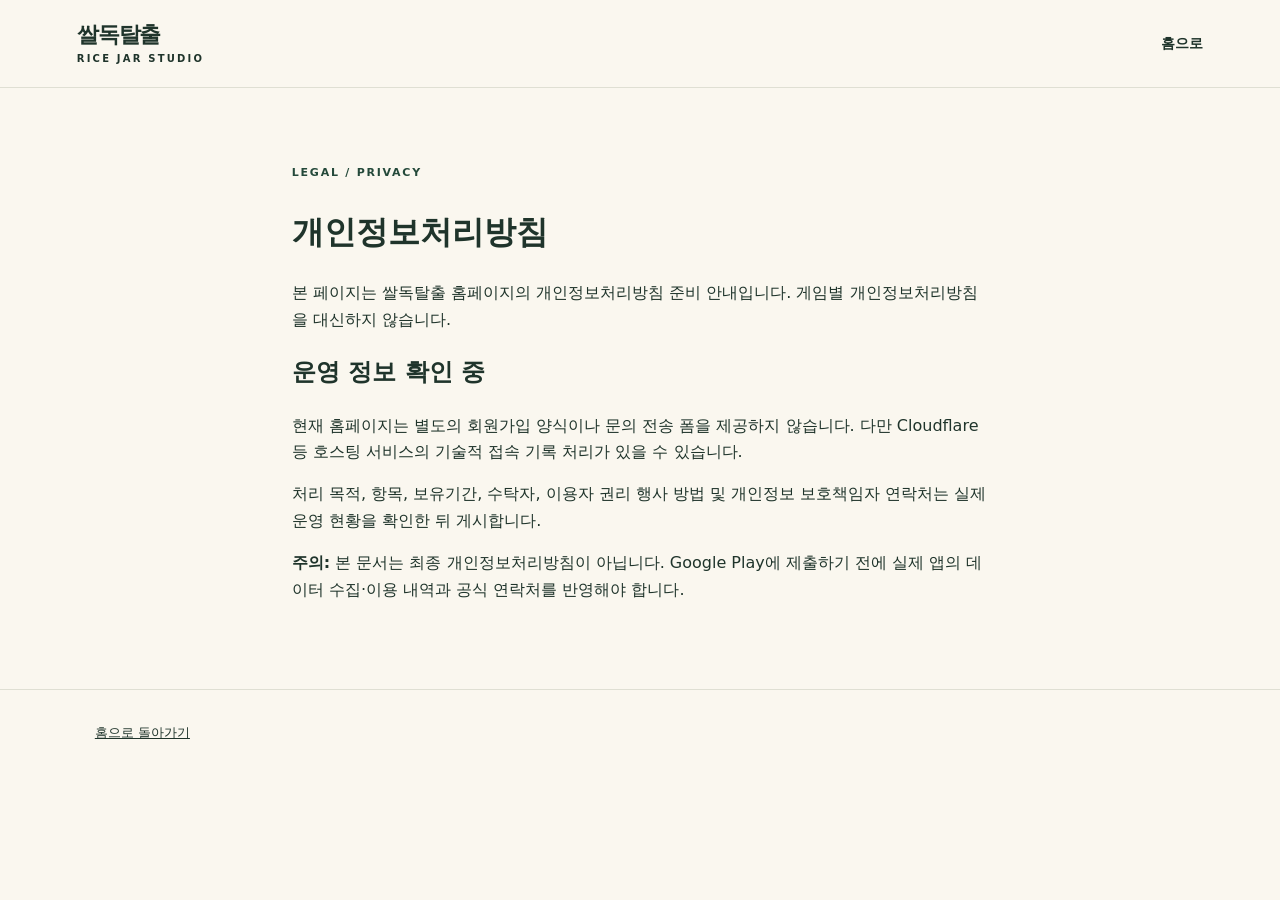
==== public/privacy.html @ 4b745d7c "Prepare privacy.html as Worker static asset" ====
<!doctype html><html lang="ko"><head><meta charset="utf-8"><meta name="viewport" content="width=device-width, initial-scale=1"><title>개인정보처리방침 | 쌀독탈출</title><link rel="stylesheet" href="/styles.css"></head><body><header><a class="logo" href="/">쌀독탈출<small>RICE JAR STUDIO</small></a><nav><a href="/">홈으로</a></nav></header><main class="block" style="max-width:850px;margin:auto;padding:70px 6vw"><span class="tag">LEGAL / PRIVACY</span><h1>개인정보처리방침</h1><p>본 페이지는 쌀독탈출 홈페이지의 개인정보처리방침 준비 안내입니다. 게임별 개인정보처리방침을 대신하지 않습니다.</p><h2>운영 정보 확인 중</h2><p>현재 홈페이지는 별도의 회원가입 양식이나 문의 전송 폼을 제공하지 않습니다. 다만 Cloudflare 등 호스팅 서비스의 기술적 접속 기록 처리가 있을 수 있습니다.</p><p>처리 목적, 항목, 보유기간, 수탁자, 이용자 권리 행사 방법 및 개인정보 보호책임자 연락처는 실제 운영 현황을 확인한 뒤 게시합니다.</p><p><strong>주의:</strong> 본 문서는 최종 개인정보처리방침이 아닙니다. Google Play에 제출하기 전에 실제 앱의 데이터 수집·이용 내역과 공식 연락처를 반영해야 합니다.</p></main><footer><a href="/">홈으로 돌아가기</a></footer></body></html>
---- styles.css ----
:root{--ink:#1f342b;--green:#24493a;--cream:#faf7ef;--muted:#65746a;--line:#dfdfd3;--orange:#ffcf91}*{box-sizing:border-box}html{scroll-behavior:smooth}body{margin:0;background:var(--cream);color:var(--ink);font-family:system-ui,-apple-system,"Noto Sans KR",sans-serif;line-height:1.65}a{color:inherit}header{display:flex;align-items:center;justify-content:space-between;padding:22px max(6vw,24px);border-bottom:1px solid var(--line)}.logo{text-decoration:none;font-size:22px;font-weight:850;line-height:1.2;letter-spacing:-.05em}.logo small{display:block;font-size:10px;letter-spacing:.22em;font-weight:650;margin-top:5px}nav{display:flex;gap:30px}nav a{text-decoration:none;font-size:14px;font-weight:650}.tag{display:inline-block;font-weight:700;letter-spacing:.16em;font-size:11px;color:var(--green)}.hero{min-height:630px;display:grid;grid-template-columns:1.1fr .9fr;align-items:center;gap:40px;max-width:1300px;margin:auto;padding:80px 6vw}.hero h1{font-size:clamp(42px,6vw,88px);letter-spacing:-.075em;line-height:1.15;margin:18px 0 28px;font-weight:850}.hero h1 em{font-style:normal;color:#71957a}.hero p{font-size:17px;max-width:480px;color:var(--muted)}.btn{display:inline-block;background:var(--green);color:white;text-decoration:none;border-radius:50px;padding:14px 25px;margin-top:22px;font-weight:700}.graphic{min-height:430px;border-radius:46% 54% 51% 49%;background:#e9e8d5;display:grid;place-items:center;position:relative;overflow:hidden}.graphic:before,.graphic:after{content:"";position:absolute;border:2px solid #c9d5b9;border-radius:50%;width:90%;height:80%;transform:rotate(28deg)}.graphic:after{width:105%;height:65%;transform:rotate(-37deg)}.jar{z-index:1;font-size:170px;filter:drop-shadow(0 24px 18px #233c2a25);transform:rotate(-12deg)}.spark{position:absolute;right:17%;top:19%;font-size:52px;color:#f4a45a}section.block{padding:85px 6vw;max-width:1400px;margin:auto}.heading{display:flex;justify-content:space-between;gap:30px;align-items:end;margin-bottom:35px}.heading h2,.about h2,.contact h2{font-size:clamp(32px,4vw,55px);letter-spacing:-.06em;line-height:1.22;margin:12px 0}.heading p{color:var(--muted)}.cards{display:grid;grid-template-columns:repeat(3,1fr);gap:20px}.card{background:white;border:1px solid var(--line);border-radius:25px;overflow:hidden}.art{height:265px;display:grid;place-items:center;font-size:98px;position:relative}.forge .art{background:#e5def6}.grape .art{background:#e1eada}.tree .art{background:#dcecf0}.art span{filter:drop-shadow(0 13px 6px #0001)}.card-content{padding:25px}.card-content small{font-size:11px;letter-spacing:.13em;font-weight:800;color:var(--muted)}.card h3{font-size:25px;margin:6px 0}.card p{color:var(--muted);font-size:14px}.about{background:#e9efe5;border-radius:28px;display:grid;grid-template-columns:1fr 1fr;gap:50px}.about p{color:#475d4f;font-size:17px}.contact{display:grid;grid-template-columns:1fr 1fr;gap:45px}.placeholder{color:#946b39;font-size:14px}.muted{color:var(--muted)}footer{border-top:1px solid var(--line);padding:32px 6vw;display:flex;justify-content:space-between;gap:20px;flex-wrap:wrap;font-size:13px}footer a{margin-left:18px}.notice{font-size:13px;color:var(--muted);margin-top:26px}@media(max-width:760px){header{padding:20px 6vw}nav{gap:14px}nav a{font-size:12px}.hero{grid-template-columns:1fr;padding-top:58px;min-height:auto}.graphic{min-height:310px}.jar{font-size:130px}.heading,.contact,.about{display:block}.cards{grid-template-columns:1fr}.art{height:220px}section.block{padding-top:60px;padding-bottom:60px}footer a{margin-left:0;margin-right:12px}}
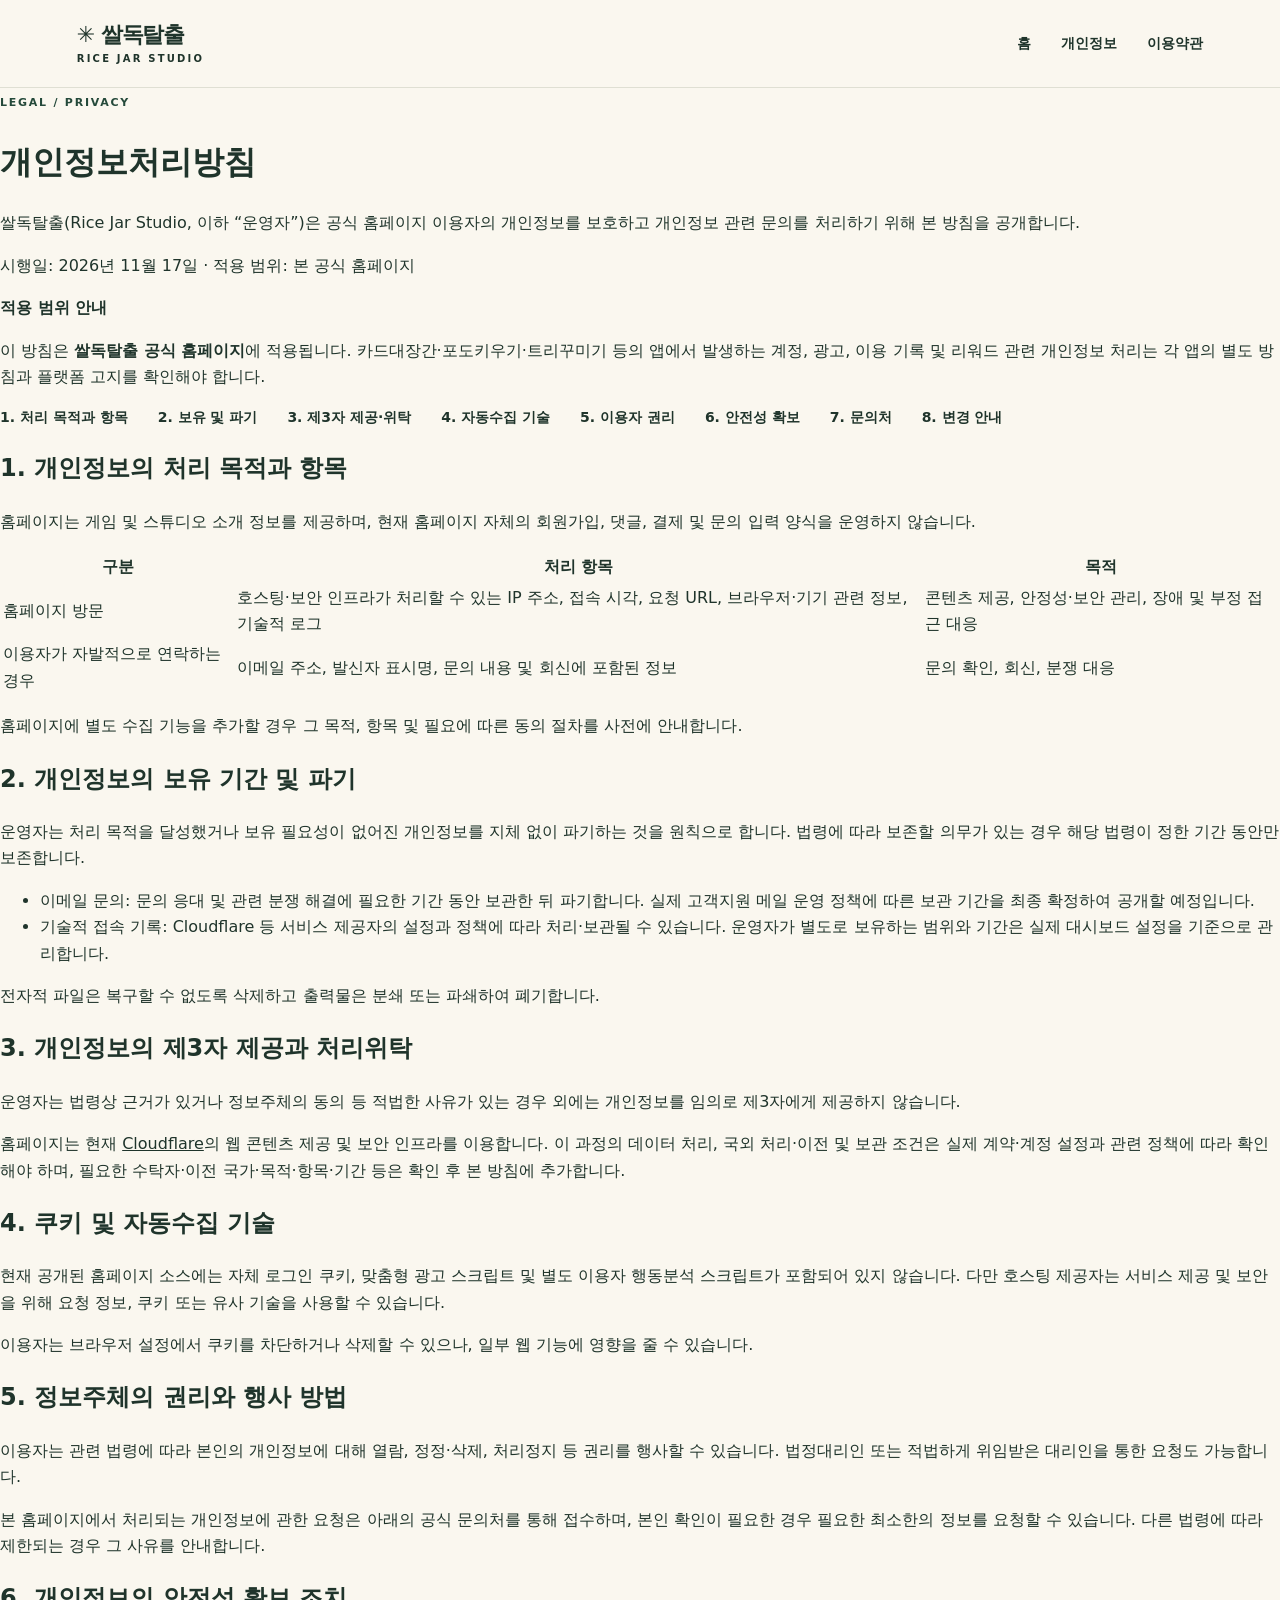
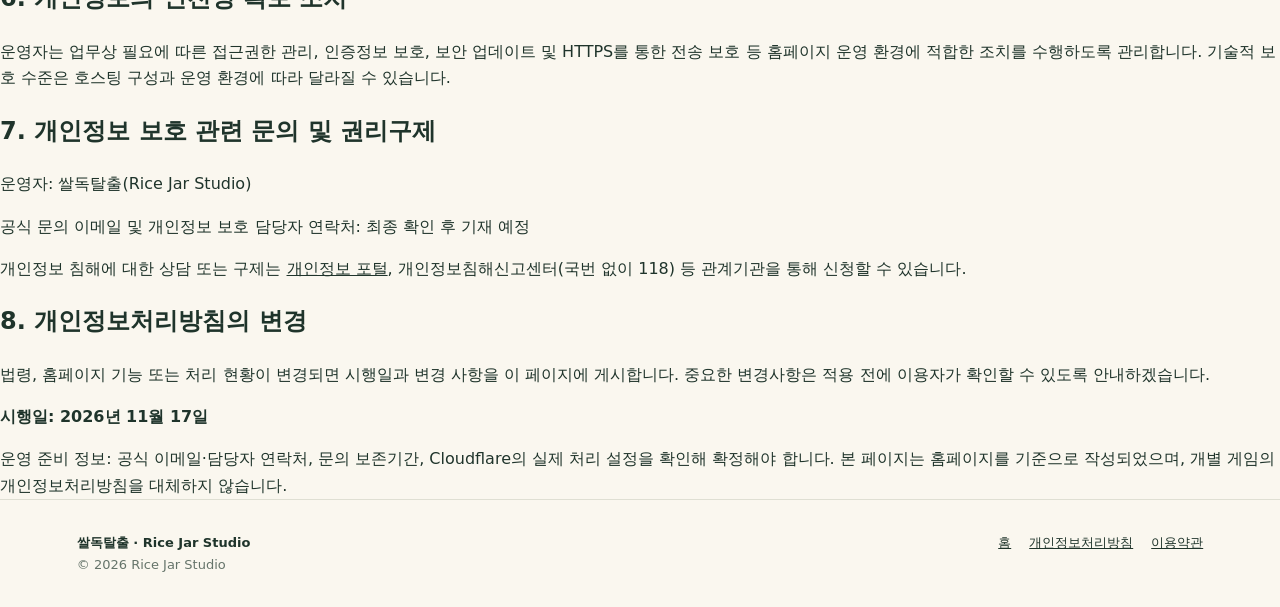
==== commit 090771ce: "Write detailed website privacy policy and terms of use" ====
--- a/public/privacy.html
+++ b/public/privacy.html
@@ -1 +1,13 @@
-<!doctype html><html lang="ko"><head><meta charset="utf-8"><meta name="viewport" content="width=device-width, initial-scale=1"><title>개인정보처리방침 | 쌀독탈출</title><link rel="stylesheet" href="/styles.css"></head><body><header><a class="logo" href="/">쌀독탈출<small>RICE JAR STUDIO</small></a><nav><a href="/">홈으로</a></nav></header><main class="block" style="max-width:850px;margin:auto;padding:70px 6vw"><span class="tag">LEGAL / PRIVACY</span><h1>개인정보처리방침</h1><p>본 페이지는 쌀독탈출 홈페이지의 개인정보처리방침 준비 안내입니다. 게임별 개인정보처리방침을 대신하지 않습니다.</p><h2>운영 정보 확인 중</h2><p>현재 홈페이지는 별도의 회원가입 양식이나 문의 전송 폼을 제공하지 않습니다. 다만 Cloudflare 등 호스팅 서비스의 기술적 접속 기록 처리가 있을 수 있습니다.</p><p>처리 목적, 항목, 보유기간, 수탁자, 이용자 권리 행사 방법 및 개인정보 보호책임자 연락처는 실제 운영 현황을 확인한 뒤 게시합니다.</p><p><strong>주의:</strong> 본 문서는 최종 개인정보처리방침이 아닙니다. Google Play에 제출하기 전에 실제 앱의 데이터 수집·이용 내역과 공식 연락처를 반영해야 합니다.</p></main><footer><a href="/">홈으로 돌아가기</a></footer></body></html>+<!doctype html><html lang="ko"><head><meta charset="utf-8"><meta name="viewport" content="width=device-width, initial-scale=1"><meta name="description" content="쌀독탈출 공식 홈페이지의 개인정보 처리 목적, 처리 항목, 정보주체의 권리 및 보호 조치 안내"><title>개인정보처리방침 | 쌀독탈출</title><link rel="stylesheet" href="/styles.css"></head><body><header><a class="logo" href="/">✳ 쌀독탈출<small>RICE JAR STUDIO</small></a><nav aria-label="메뉴"><a href="/">홈</a><a href="/privacy.html">개인정보</a><a href="/terms.html">이용약관</a></nav></header><main class="legal"><span class="tag">LEGAL / PRIVACY</span><h1>개인정보처리방침</h1>
+<p class="legal-lead">쌀독탈출(Rice Jar Studio, 이하 “운영자”)은 공식 홈페이지 이용자의 개인정보를 보호하고 개인정보 관련 문의를 처리하기 위해 본 방침을 공개합니다.</p><p class="legal-meta">시행일: 2026년 11월 17일 · 적용 범위: 본 공식 홈페이지</p>
+<div class="legal-banner"><strong>적용 범위 안내</strong><p>이 방침은 <strong>쌀독탈출 공식 홈페이지</strong>에 적용됩니다. 카드대장간·포도키우기·트리꾸미기 등의 앱에서 발생하는 계정, 광고, 이용 기록 및 리워드 관련 개인정보 처리는 각 앱의 별도 방침과 플랫폼 고지를 확인해야 합니다.</p></div>
+<nav class="legal-toc" aria-label="목차"><a href="#purpose">1. 처리 목적과 항목</a><a href="#retention">2. 보유 및 파기</a><a href="#thirdparty">3. 제3자 제공·위탁</a><a href="#automatic">4. 자동수집 기술</a><a href="#rights">5. 이용자 권리</a><a href="#safety">6. 안전성 확보</a><a href="#contact">7. 문의처</a><a href="#updates">8. 변경 안내</a></nav>
+<section id="purpose"><h2>1. 개인정보의 처리 목적과 항목</h2><p>홈페이지는 게임 및 스튜디오 소개 정보를 제공하며, 현재 홈페이지 자체의 회원가입, 댓글, 결제 및 문의 입력 양식을 운영하지 않습니다.</p><table><thead><tr><th>구분</th><th>처리 항목</th><th>목적</th></tr></thead><tbody><tr><td>홈페이지 방문</td><td>호스팅·보안 인프라가 처리할 수 있는 IP 주소, 접속 시각, 요청 URL, 브라우저·기기 관련 정보, 기술적 로그</td><td>콘텐츠 제공, 안정성·보안 관리, 장애 및 부정 접근 대응</td></tr><tr><td>이용자가 자발적으로 연락하는 경우</td><td>이메일 주소, 발신자 표시명, 문의 내용 및 회신에 포함된 정보</td><td>문의 확인, 회신, 분쟁 대응</td></tr></tbody></table><p>홈페이지에 별도 수집 기능을 추가할 경우 그 목적, 항목 및 필요에 따른 동의 절차를 사전에 안내합니다.</p></section>
+<section id="retention"><h2>2. 개인정보의 보유 기간 및 파기</h2><p>운영자는 처리 목적을 달성했거나 보유 필요성이 없어진 개인정보를 지체 없이 파기하는 것을 원칙으로 합니다. 법령에 따라 보존할 의무가 있는 경우 해당 법령이 정한 기간 동안만 보존합니다.</p><ul><li>이메일 문의: 문의 응대 및 관련 분쟁 해결에 필요한 기간 동안 보관한 뒤 파기합니다. 실제 고객지원 메일 운영 정책에 따른 보관 기간을 최종 확정하여 공개할 예정입니다.</li><li>기술적 접속 기록: Cloudflare 등 서비스 제공자의 설정과 정책에 따라 처리·보관될 수 있습니다. 운영자가 별도로 보유하는 범위와 기간은 실제 대시보드 설정을 기준으로 관리합니다.</li></ul><p>전자적 파일은 복구할 수 없도록 삭제하고 출력물은 분쇄 또는 파쇄하여 폐기합니다.</p></section>
+<section id="thirdparty"><h2>3. 개인정보의 제3자 제공과 처리위탁</h2><p>운영자는 법령상 근거가 있거나 정보주체의 동의 등 적법한 사유가 있는 경우 외에는 개인정보를 임의로 제3자에게 제공하지 않습니다.</p><p>홈페이지는 현재 <a href="https://www.cloudflare.com/privacypolicy/" target="_blank" rel="noopener noreferrer">Cloudflare</a>의 웹 콘텐츠 제공 및 보안 인프라를 이용합니다. 이 과정의 데이터 처리, 국외 처리·이전 및 보관 조건은 실제 계약·계정 설정과 관련 정책에 따라 확인해야 하며, 필요한 수탁자·이전 국가·목적·항목·기간 등은 확인 후 본 방침에 추가합니다.</p></section>
+<section id="automatic"><h2>4. 쿠키 및 자동수집 기술</h2><p>현재 공개된 홈페이지 소스에는 자체 로그인 쿠키, 맞춤형 광고 스크립트 및 별도 이용자 행동분석 스크립트가 포함되어 있지 않습니다. 다만 호스팅 제공자는 서비스 제공 및 보안을 위해 요청 정보, 쿠키 또는 유사 기술을 사용할 수 있습니다.</p><p>이용자는 브라우저 설정에서 쿠키를 차단하거나 삭제할 수 있으나, 일부 웹 기능에 영향을 줄 수 있습니다.</p></section>
+<section id="rights"><h2>5. 정보주체의 권리와 행사 방법</h2><p>이용자는 관련 법령에 따라 본인의 개인정보에 대해 열람, 정정·삭제, 처리정지 등 권리를 행사할 수 있습니다. 법정대리인 또는 적법하게 위임받은 대리인을 통한 요청도 가능합니다.</p><p>본 홈페이지에서 처리되는 개인정보에 관한 요청은 아래의 공식 문의처를 통해 접수하며, 본인 확인이 필요한 경우 필요한 최소한의 정보를 요청할 수 있습니다. 다른 법령에 따라 제한되는 경우 그 사유를 안내합니다.</p></section>
+<section id="safety"><h2>6. 개인정보의 안전성 확보 조치</h2><p>운영자는 업무상 필요에 따른 접근권한 관리, 인증정보 보호, 보안 업데이트 및 HTTPS를 통한 전송 보호 등 홈페이지 운영 환경에 적합한 조치를 수행하도록 관리합니다. 기술적 보호 수준은 호스팅 구성과 운영 환경에 따라 달라질 수 있습니다.</p></section>
+<section id="contact"><h2>7. 개인정보 보호 관련 문의 및 권리구제</h2><p>운영자: 쌀독탈출(Rice Jar Studio)</p><p class="info-missing">공식 문의 이메일 및 개인정보 보호 담당자 연락처: 최종 확인 후 기재 예정</p><p>개인정보 침해에 대한 상담 또는 구제는 <a href="https://www.privacy.go.kr/" target="_blank" rel="noopener noreferrer">개인정보 포털</a>, 개인정보침해신고센터(국번 없이 118) 등 관계기관을 통해 신청할 수 있습니다.</p></section>
+<section id="updates"><h2>8. 개인정보처리방침의 변경</h2><p>법령, 홈페이지 기능 또는 처리 현황이 변경되면 시행일과 변경 사항을 이 페이지에 게시합니다. 중요한 변경사항은 적용 전에 이용자가 확인할 수 있도록 안내하겠습니다.</p><p><strong>시행일: 2026년 11월 17일</strong></p></section>
+<div class="legal-banner">운영 준비 정보: 공식 이메일·담당자 연락처, 문의 보존기간, Cloudflare의 실제 처리 설정을 확인해 확정해야 합니다. 본 페이지는 홈페이지를 기준으로 작성되었으며, 개별 게임의 개인정보처리방침을 대체하지 않습니다.</div></main><footer><div><strong>쌀독탈출 · Rice Jar Studio</strong><div class="muted">© 2026 Rice Jar Studio</div></div><div><a href="/">홈</a><a href="/privacy.html">개인정보처리방침</a><a href="/terms.html">이용약관</a></div></footer></body></html>
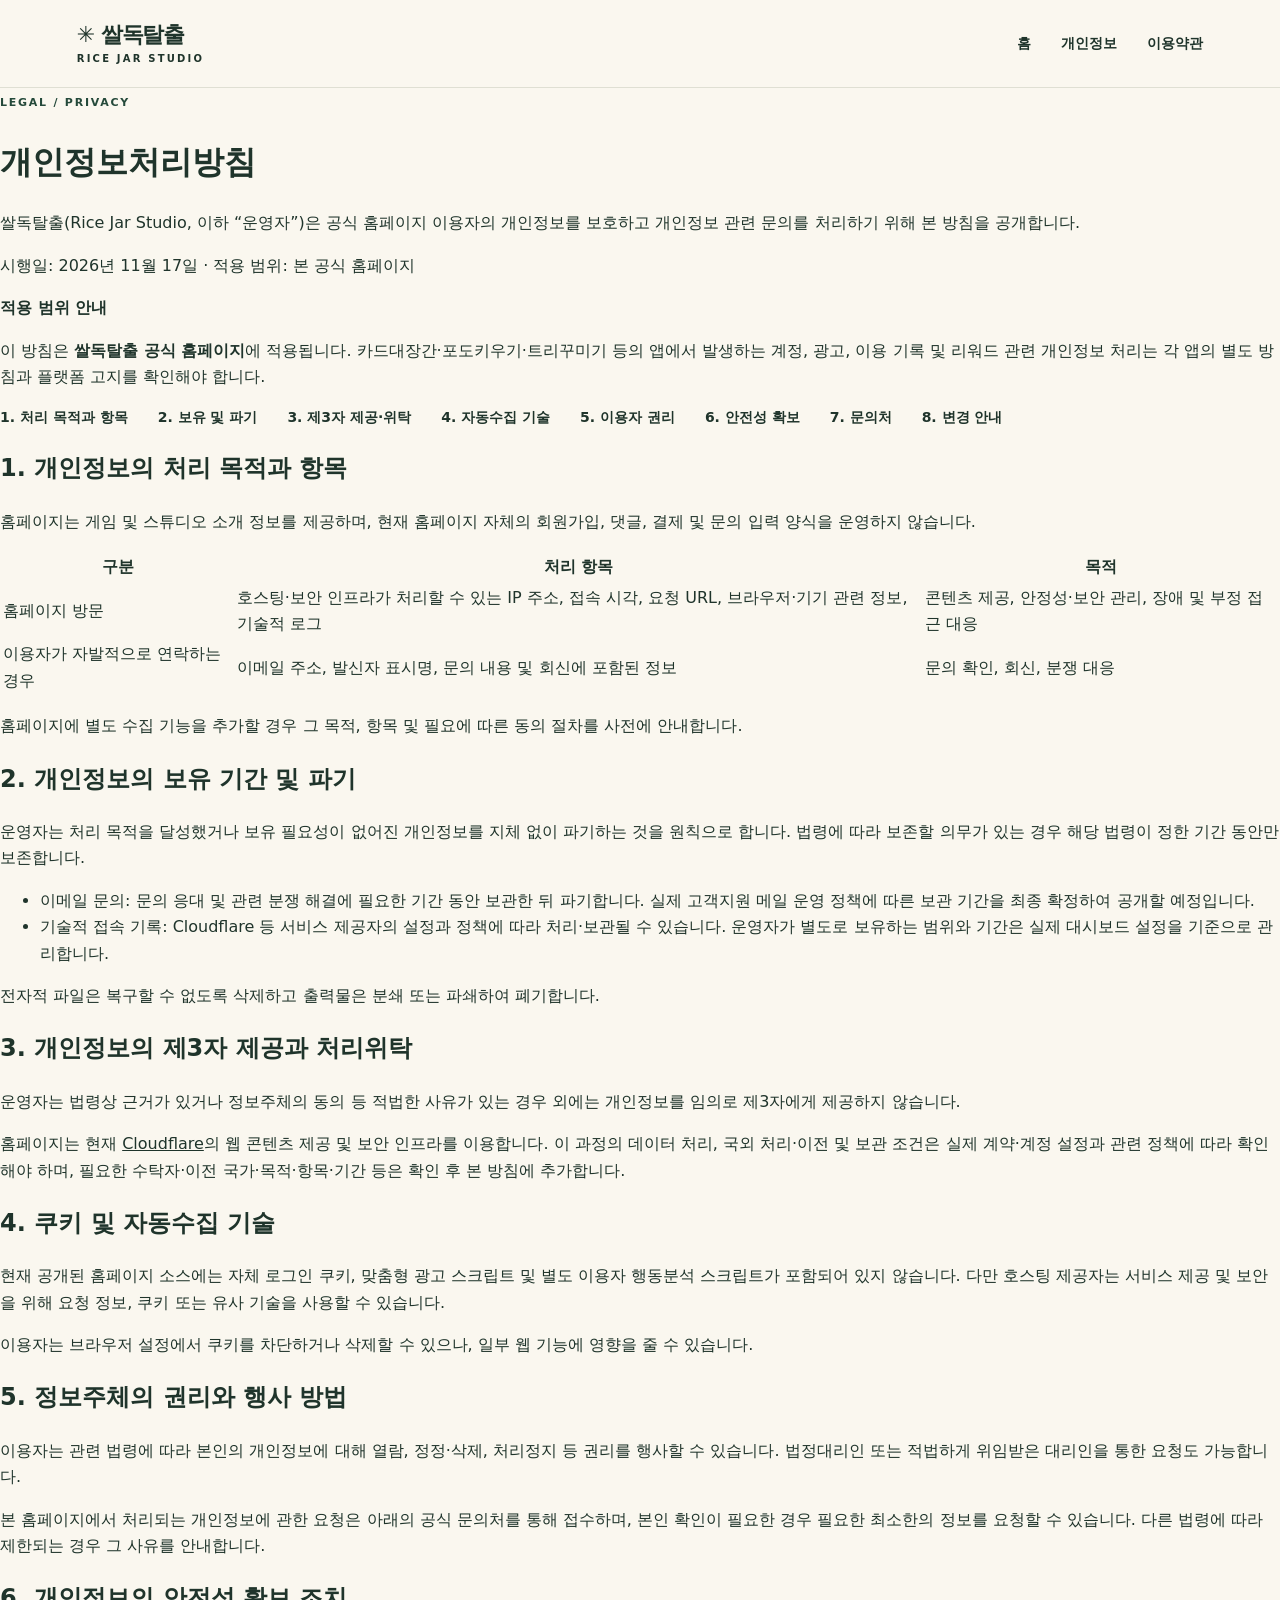
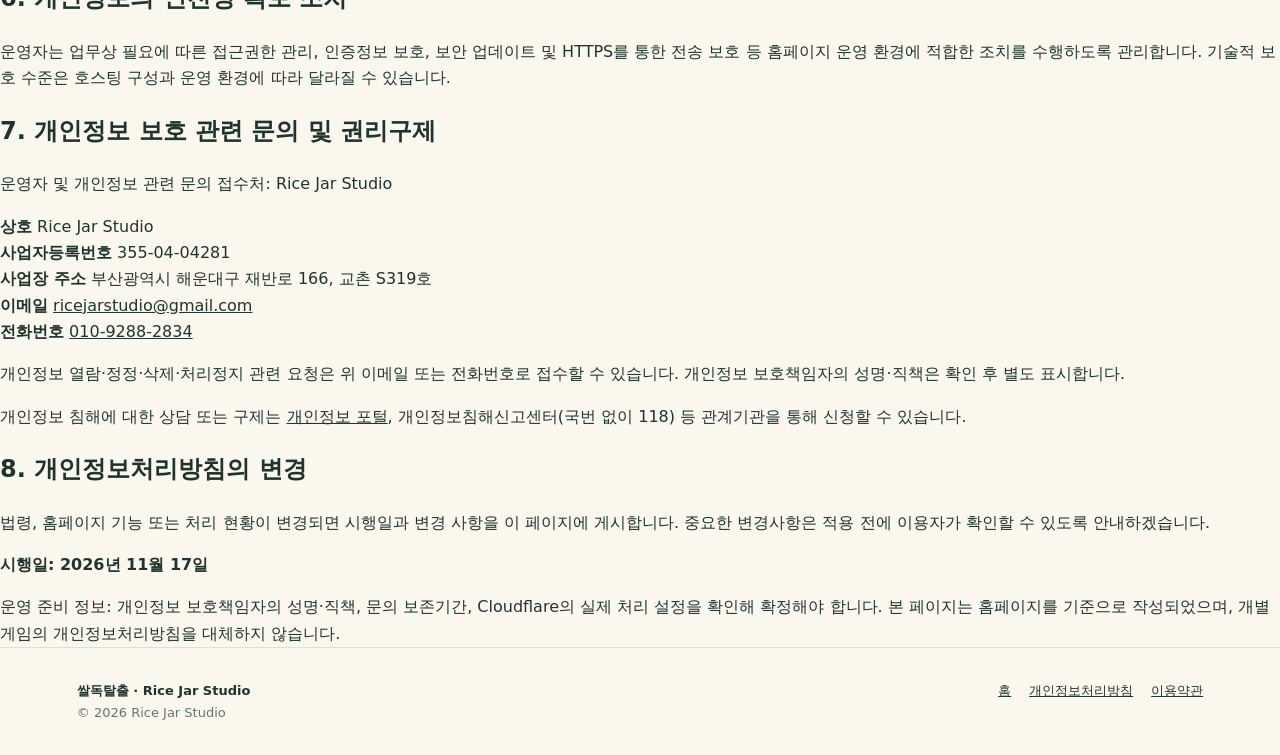
==== commit 4bd14e1d: "Publish official Rice Jar Studio business and contact details" ====
--- a/public/privacy.html
+++ b/public/privacy.html
@@ -8,6 +8,6 @@
 <section id="automatic"><h2>4. 쿠키 및 자동수집 기술</h2><p>현재 공개된 홈페이지 소스에는 자체 로그인 쿠키, 맞춤형 광고 스크립트 및 별도 이용자 행동분석 스크립트가 포함되어 있지 않습니다. 다만 호스팅 제공자는 서비스 제공 및 보안을 위해 요청 정보, 쿠키 또는 유사 기술을 사용할 수 있습니다.</p><p>이용자는 브라우저 설정에서 쿠키를 차단하거나 삭제할 수 있으나, 일부 웹 기능에 영향을 줄 수 있습니다.</p></section>
 <section id="rights"><h2>5. 정보주체의 권리와 행사 방법</h2><p>이용자는 관련 법령에 따라 본인의 개인정보에 대해 열람, 정정·삭제, 처리정지 등 권리를 행사할 수 있습니다. 법정대리인 또는 적법하게 위임받은 대리인을 통한 요청도 가능합니다.</p><p>본 홈페이지에서 처리되는 개인정보에 관한 요청은 아래의 공식 문의처를 통해 접수하며, 본인 확인이 필요한 경우 필요한 최소한의 정보를 요청할 수 있습니다. 다른 법령에 따라 제한되는 경우 그 사유를 안내합니다.</p></section>
 <section id="safety"><h2>6. 개인정보의 안전성 확보 조치</h2><p>운영자는 업무상 필요에 따른 접근권한 관리, 인증정보 보호, 보안 업데이트 및 HTTPS를 통한 전송 보호 등 홈페이지 운영 환경에 적합한 조치를 수행하도록 관리합니다. 기술적 보호 수준은 호스팅 구성과 운영 환경에 따라 달라질 수 있습니다.</p></section>
-<section id="contact"><h2>7. 개인정보 보호 관련 문의 및 권리구제</h2><p>운영자: 쌀독탈출(Rice Jar Studio)</p><p class="info-missing">공식 문의 이메일 및 개인정보 보호 담당자 연락처: 최종 확인 후 기재 예정</p><p>개인정보 침해에 대한 상담 또는 구제는 <a href="https://www.privacy.go.kr/" target="_blank" rel="noopener noreferrer">개인정보 포털</a>, 개인정보침해신고센터(국번 없이 118) 등 관계기관을 통해 신청할 수 있습니다.</p></section>
+<section id="contact"><h2>7. 개인정보 보호 관련 문의 및 권리구제</h2><p>운영자 및 개인정보 관련 문의 접수처: Rice Jar Studio</p><p><strong>상호</strong> Rice Jar Studio<br><strong>사업자등록번호</strong> 355-04-04281<br><strong>사업장 주소</strong> 부산광역시 해운대구 재반로 166, 교촌 S319호<br><strong>이메일</strong> <a href="mailto:ricejarstudio@gmail.com">ricejarstudio@gmail.com</a><br><strong>전화번호</strong> <a href="tel:+821092882834">010-9288-2834</a></p><p>개인정보 열람·정정·삭제·처리정지 관련 요청은 위 이메일 또는 전화번호로 접수할 수 있습니다. 개인정보 보호책임자의 성명·직책은 확인 후 별도 표시합니다.</p><p>개인정보 침해에 대한 상담 또는 구제는 <a href="https://www.privacy.go.kr/" target="_blank" rel="noopener noreferrer">개인정보 포털</a>, 개인정보침해신고센터(국번 없이 118) 등 관계기관을 통해 신청할 수 있습니다.</p></section>
 <section id="updates"><h2>8. 개인정보처리방침의 변경</h2><p>법령, 홈페이지 기능 또는 처리 현황이 변경되면 시행일과 변경 사항을 이 페이지에 게시합니다. 중요한 변경사항은 적용 전에 이용자가 확인할 수 있도록 안내하겠습니다.</p><p><strong>시행일: 2026년 11월 17일</strong></p></section>
-<div class="legal-banner">운영 준비 정보: 공식 이메일·담당자 연락처, 문의 보존기간, Cloudflare의 실제 처리 설정을 확인해 확정해야 합니다. 본 페이지는 홈페이지를 기준으로 작성되었으며, 개별 게임의 개인정보처리방침을 대체하지 않습니다.</div></main><footer><div><strong>쌀독탈출 · Rice Jar Studio</strong><div class="muted">© 2026 Rice Jar Studio</div></div><div><a href="/">홈</a><a href="/privacy.html">개인정보처리방침</a><a href="/terms.html">이용약관</a></div></footer></body></html>+<div class="legal-banner">운영 준비 정보: 개인정보 보호책임자의 성명·직책, 문의 보존기간, Cloudflare의 실제 처리 설정을 확인해 확정해야 합니다. 본 페이지는 홈페이지를 기준으로 작성되었으며, 개별 게임의 개인정보처리방침을 대체하지 않습니다.</div></main><footer><div><strong>쌀독탈출 · Rice Jar Studio</strong><div class="muted">© 2026 Rice Jar Studio</div></div><div><a href="/">홈</a><a href="/privacy.html">개인정보처리방침</a><a href="/terms.html">이용약관</a></div></footer></body></html>
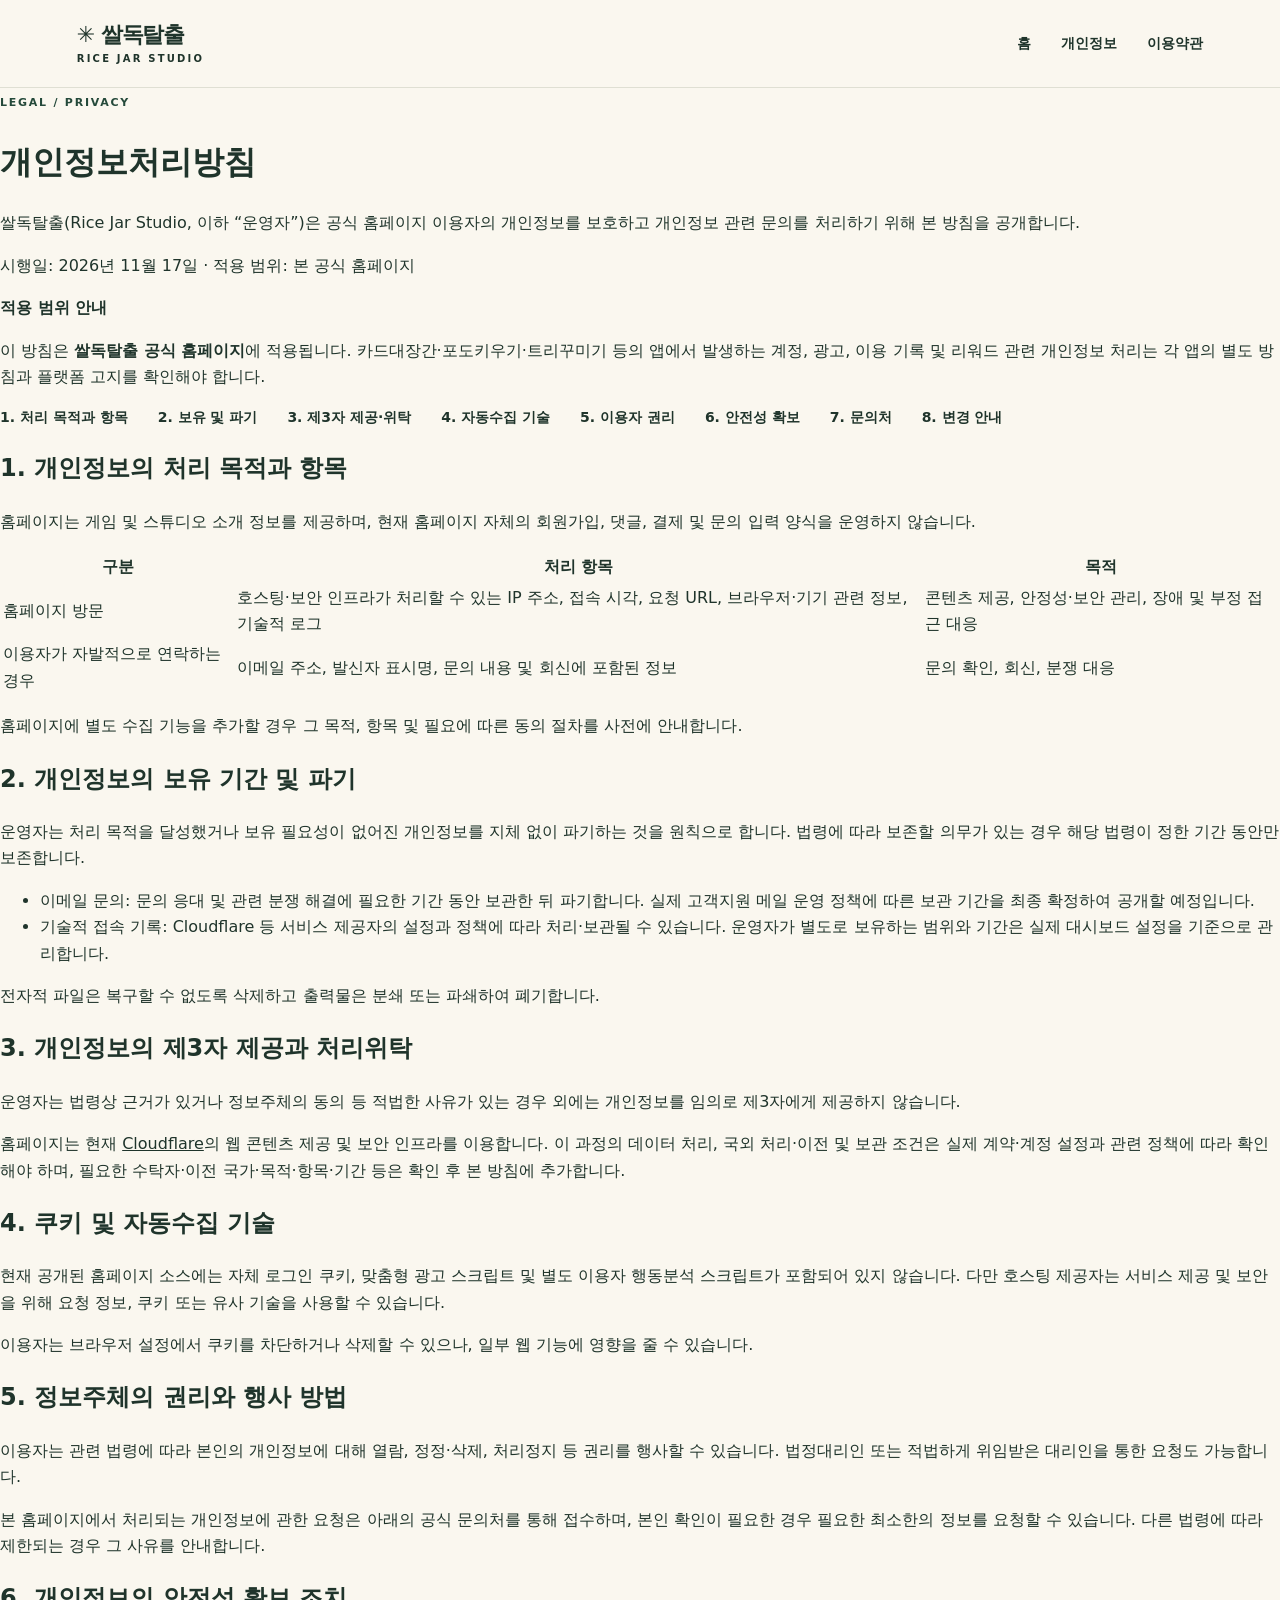
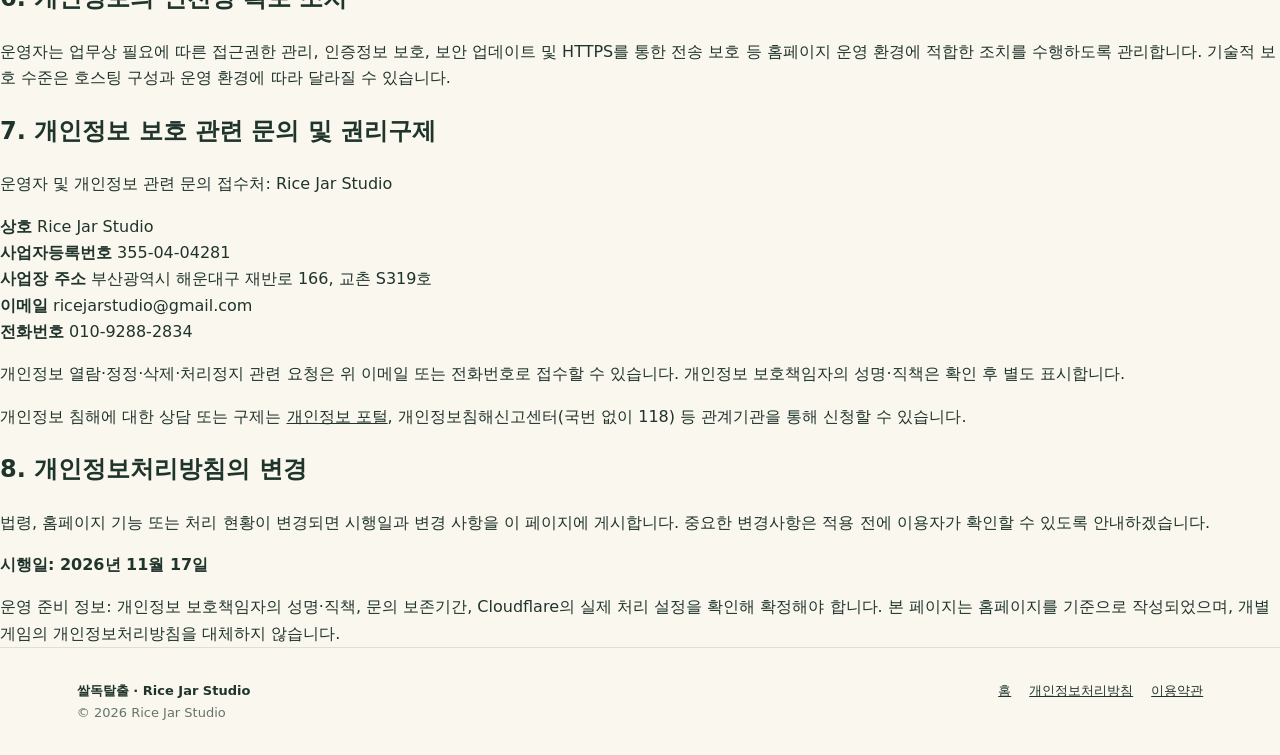
==== commit 45a5efda: "Remove email and phone hyperlinks from public/privacy.html" ====
--- a/public/privacy.html
+++ b/public/privacy.html
@@ -8,6 +8,6 @@
 <section id="automatic"><h2>4. 쿠키 및 자동수집 기술</h2><p>현재 공개된 홈페이지 소스에는 자체 로그인 쿠키, 맞춤형 광고 스크립트 및 별도 이용자 행동분석 스크립트가 포함되어 있지 않습니다. 다만 호스팅 제공자는 서비스 제공 및 보안을 위해 요청 정보, 쿠키 또는 유사 기술을 사용할 수 있습니다.</p><p>이용자는 브라우저 설정에서 쿠키를 차단하거나 삭제할 수 있으나, 일부 웹 기능에 영향을 줄 수 있습니다.</p></section>
 <section id="rights"><h2>5. 정보주체의 권리와 행사 방법</h2><p>이용자는 관련 법령에 따라 본인의 개인정보에 대해 열람, 정정·삭제, 처리정지 등 권리를 행사할 수 있습니다. 법정대리인 또는 적법하게 위임받은 대리인을 통한 요청도 가능합니다.</p><p>본 홈페이지에서 처리되는 개인정보에 관한 요청은 아래의 공식 문의처를 통해 접수하며, 본인 확인이 필요한 경우 필요한 최소한의 정보를 요청할 수 있습니다. 다른 법령에 따라 제한되는 경우 그 사유를 안내합니다.</p></section>
 <section id="safety"><h2>6. 개인정보의 안전성 확보 조치</h2><p>운영자는 업무상 필요에 따른 접근권한 관리, 인증정보 보호, 보안 업데이트 및 HTTPS를 통한 전송 보호 등 홈페이지 운영 환경에 적합한 조치를 수행하도록 관리합니다. 기술적 보호 수준은 호스팅 구성과 운영 환경에 따라 달라질 수 있습니다.</p></section>
-<section id="contact"><h2>7. 개인정보 보호 관련 문의 및 권리구제</h2><p>운영자 및 개인정보 관련 문의 접수처: Rice Jar Studio</p><p><strong>상호</strong> Rice Jar Studio<br><strong>사업자등록번호</strong> 355-04-04281<br><strong>사업장 주소</strong> 부산광역시 해운대구 재반로 166, 교촌 S319호<br><strong>이메일</strong> <a href="mailto:ricejarstudio@gmail.com">ricejarstudio@gmail.com</a><br><strong>전화번호</strong> <a href="tel:+821092882834">010-9288-2834</a></p><p>개인정보 열람·정정·삭제·처리정지 관련 요청은 위 이메일 또는 전화번호로 접수할 수 있습니다. 개인정보 보호책임자의 성명·직책은 확인 후 별도 표시합니다.</p><p>개인정보 침해에 대한 상담 또는 구제는 <a href="https://www.privacy.go.kr/" target="_blank" rel="noopener noreferrer">개인정보 포털</a>, 개인정보침해신고센터(국번 없이 118) 등 관계기관을 통해 신청할 수 있습니다.</p></section>
+<section id="contact"><h2>7. 개인정보 보호 관련 문의 및 권리구제</h2><p>운영자 및 개인정보 관련 문의 접수처: Rice Jar Studio</p><p><strong>상호</strong> Rice Jar Studio<br><strong>사업자등록번호</strong> 355-04-04281<br><strong>사업장 주소</strong> 부산광역시 해운대구 재반로 166, 교촌 S319호<br><strong>이메일</strong> ricejarstudio@gmail.com<br><strong>전화번호</strong> 010-9288-2834</p><p>개인정보 열람·정정·삭제·처리정지 관련 요청은 위 이메일 또는 전화번호로 접수할 수 있습니다. 개인정보 보호책임자의 성명·직책은 확인 후 별도 표시합니다.</p><p>개인정보 침해에 대한 상담 또는 구제는 <a href="https://www.privacy.go.kr/" target="_blank" rel="noopener noreferrer">개인정보 포털</a>, 개인정보침해신고센터(국번 없이 118) 등 관계기관을 통해 신청할 수 있습니다.</p></section>
 <section id="updates"><h2>8. 개인정보처리방침의 변경</h2><p>법령, 홈페이지 기능 또는 처리 현황이 변경되면 시행일과 변경 사항을 이 페이지에 게시합니다. 중요한 변경사항은 적용 전에 이용자가 확인할 수 있도록 안내하겠습니다.</p><p><strong>시행일: 2026년 11월 17일</strong></p></section>
 <div class="legal-banner">운영 준비 정보: 개인정보 보호책임자의 성명·직책, 문의 보존기간, Cloudflare의 실제 처리 설정을 확인해 확정해야 합니다. 본 페이지는 홈페이지를 기준으로 작성되었으며, 개별 게임의 개인정보처리방침을 대체하지 않습니다.</div></main><footer><div><strong>쌀독탈출 · Rice Jar Studio</strong><div class="muted">© 2026 Rice Jar Studio</div></div><div><a href="/">홈</a><a href="/privacy.html">개인정보처리방침</a><a href="/terms.html">이용약관</a></div></footer></body></html>
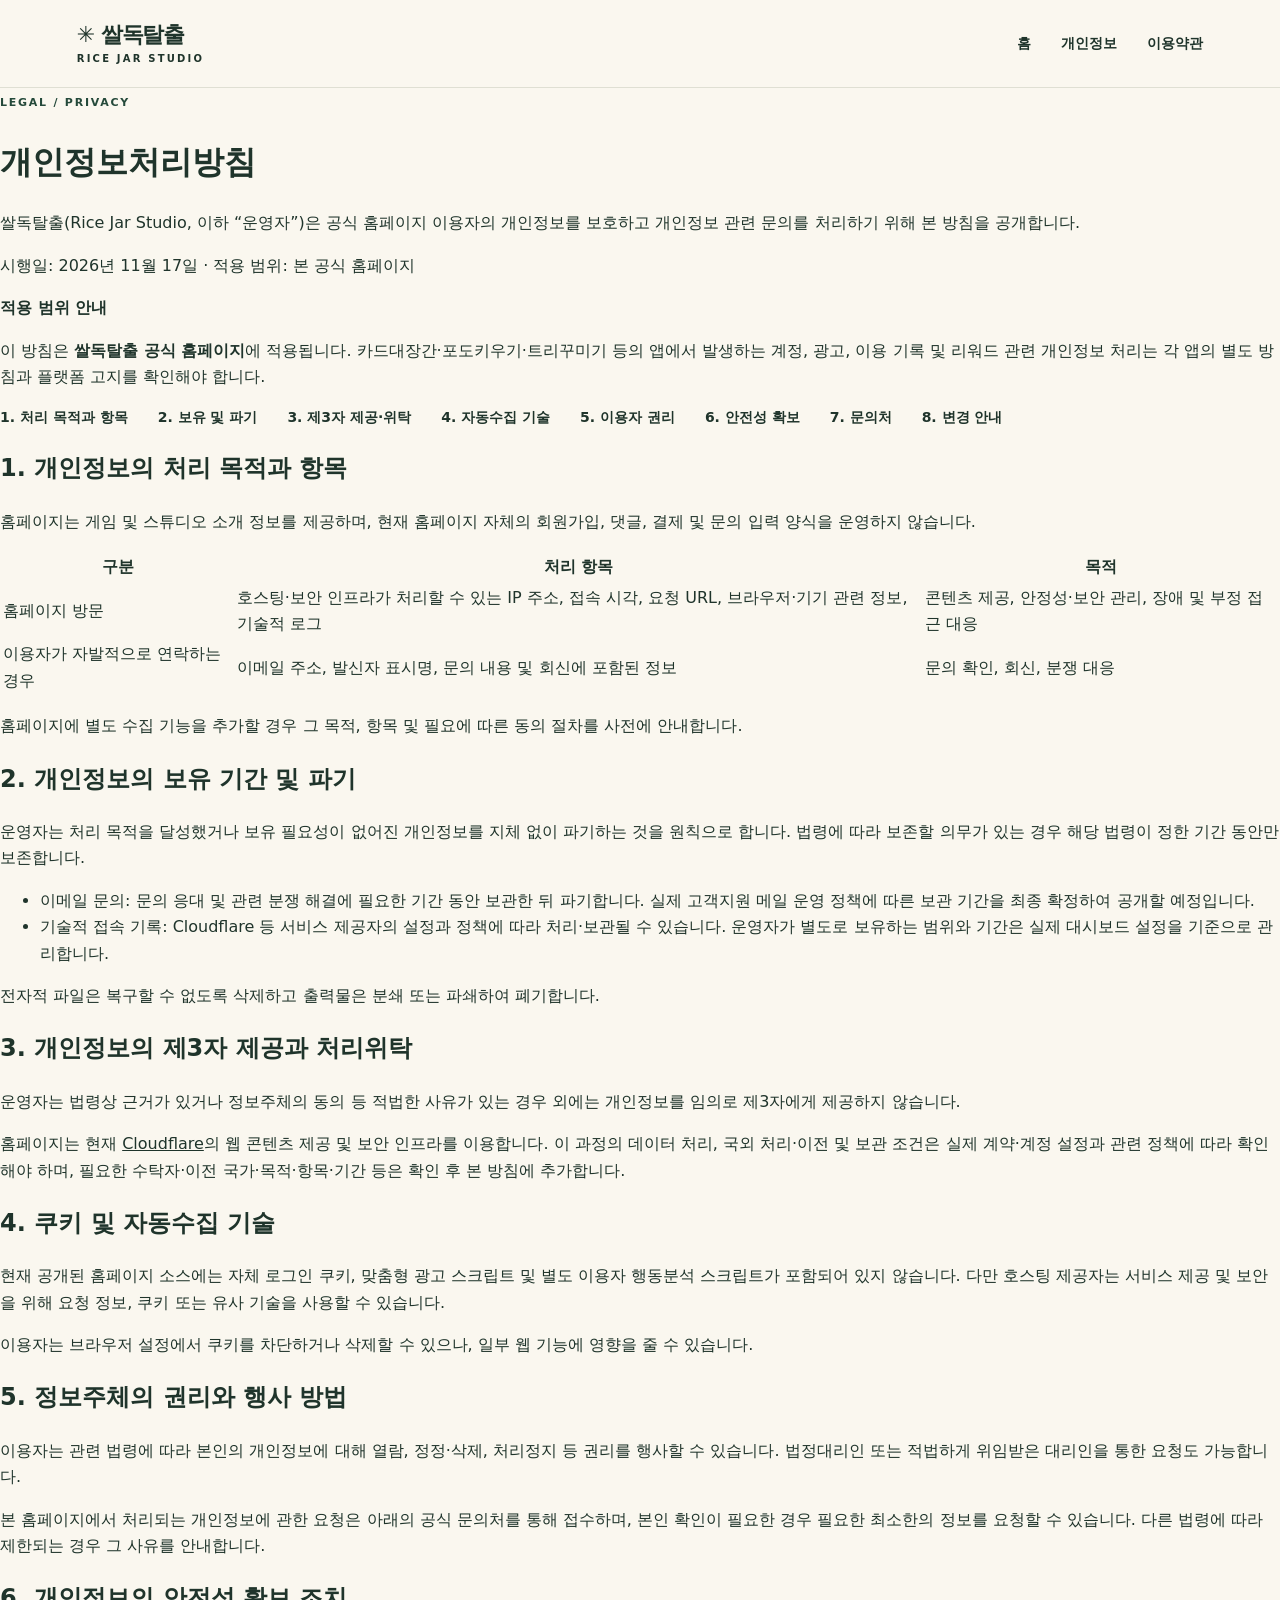
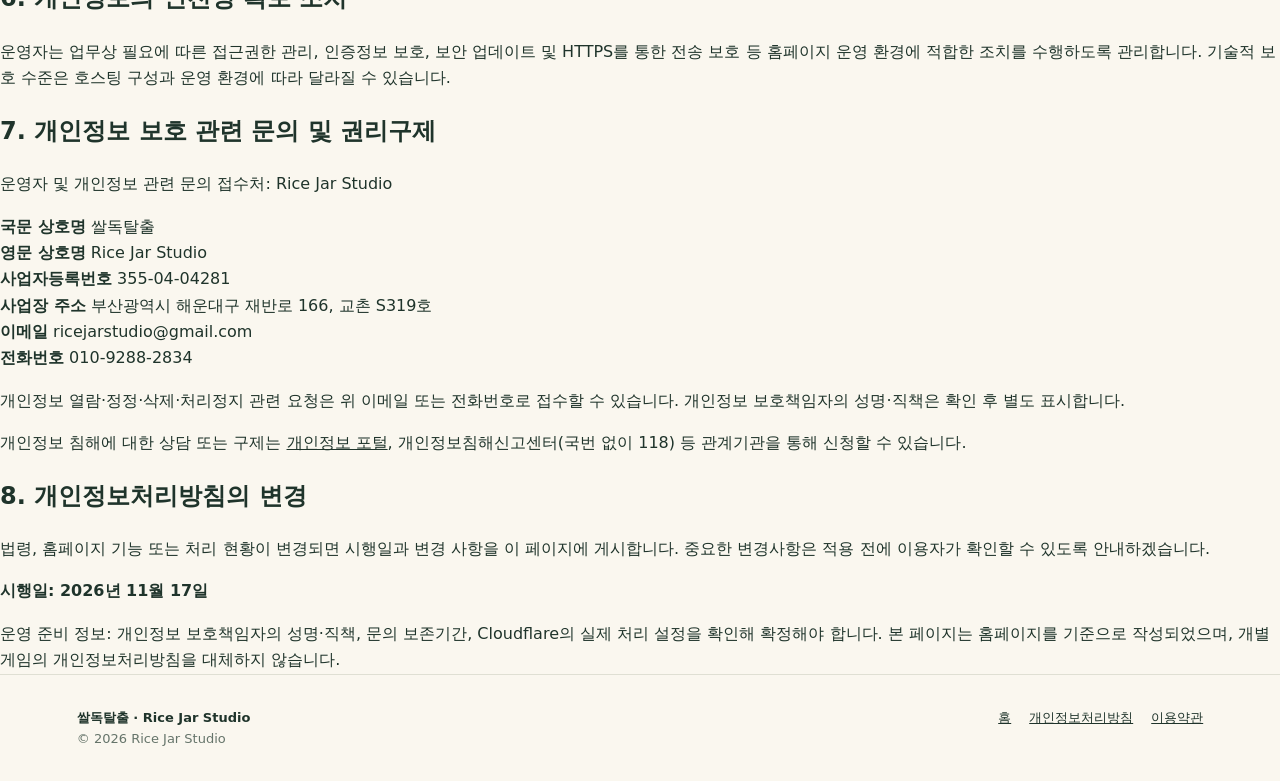
==== commit 6e46b9a4: "Add rice jar favicon and separate Korean and English business names" ====
--- a/public/privacy.html
+++ b/public/privacy.html
@@ -1,4 +1,4 @@
-<!doctype html><html lang="ko"><head><meta charset="utf-8"><meta name="viewport" content="width=device-width, initial-scale=1"><meta name="description" content="쌀독탈출 공식 홈페이지의 개인정보 처리 목적, 처리 항목, 정보주체의 권리 및 보호 조치 안내"><title>개인정보처리방침 | 쌀독탈출</title><link rel="stylesheet" href="/styles.css"></head><body><header><a class="logo" href="/">✳ 쌀독탈출<small>RICE JAR STUDIO</small></a><nav aria-label="메뉴"><a href="/">홈</a><a href="/privacy.html">개인정보</a><a href="/terms.html">이용약관</a></nav></header><main class="legal"><span class="tag">LEGAL / PRIVACY</span><h1>개인정보처리방침</h1>
+<!doctype html><html lang="ko"><head><meta charset="utf-8"><meta name="viewport" content="width=device-width, initial-scale=1"><meta name="description" content="쌀독탈출 공식 홈페이지의 개인정보 처리 목적, 처리 항목, 정보주체의 권리 및 보호 조치 안내"><title>개인정보처리방침 | 쌀독탈출</title><link rel="icon" type="image/svg+xml" href="/favicon.svg?v=1"><link rel="shortcut icon" href="/favicon.svg?v=1"><link rel="stylesheet" href="/styles.css"></head><body><header><a class="logo" href="/">✳ 쌀독탈출<small>RICE JAR STUDIO</small></a><nav aria-label="메뉴"><a href="/">홈</a><a href="/privacy.html">개인정보</a><a href="/terms.html">이용약관</a></nav></header><main class="legal"><span class="tag">LEGAL / PRIVACY</span><h1>개인정보처리방침</h1>
 <p class="legal-lead">쌀독탈출(Rice Jar Studio, 이하 “운영자”)은 공식 홈페이지 이용자의 개인정보를 보호하고 개인정보 관련 문의를 처리하기 위해 본 방침을 공개합니다.</p><p class="legal-meta">시행일: 2026년 11월 17일 · 적용 범위: 본 공식 홈페이지</p>
 <div class="legal-banner"><strong>적용 범위 안내</strong><p>이 방침은 <strong>쌀독탈출 공식 홈페이지</strong>에 적용됩니다. 카드대장간·포도키우기·트리꾸미기 등의 앱에서 발생하는 계정, 광고, 이용 기록 및 리워드 관련 개인정보 처리는 각 앱의 별도 방침과 플랫폼 고지를 확인해야 합니다.</p></div>
 <nav class="legal-toc" aria-label="목차"><a href="#purpose">1. 처리 목적과 항목</a><a href="#retention">2. 보유 및 파기</a><a href="#thirdparty">3. 제3자 제공·위탁</a><a href="#automatic">4. 자동수집 기술</a><a href="#rights">5. 이용자 권리</a><a href="#safety">6. 안전성 확보</a><a href="#contact">7. 문의처</a><a href="#updates">8. 변경 안내</a></nav>
@@ -8,6 +8,6 @@
 <section id="automatic"><h2>4. 쿠키 및 자동수집 기술</h2><p>현재 공개된 홈페이지 소스에는 자체 로그인 쿠키, 맞춤형 광고 스크립트 및 별도 이용자 행동분석 스크립트가 포함되어 있지 않습니다. 다만 호스팅 제공자는 서비스 제공 및 보안을 위해 요청 정보, 쿠키 또는 유사 기술을 사용할 수 있습니다.</p><p>이용자는 브라우저 설정에서 쿠키를 차단하거나 삭제할 수 있으나, 일부 웹 기능에 영향을 줄 수 있습니다.</p></section>
 <section id="rights"><h2>5. 정보주체의 권리와 행사 방법</h2><p>이용자는 관련 법령에 따라 본인의 개인정보에 대해 열람, 정정·삭제, 처리정지 등 권리를 행사할 수 있습니다. 법정대리인 또는 적법하게 위임받은 대리인을 통한 요청도 가능합니다.</p><p>본 홈페이지에서 처리되는 개인정보에 관한 요청은 아래의 공식 문의처를 통해 접수하며, 본인 확인이 필요한 경우 필요한 최소한의 정보를 요청할 수 있습니다. 다른 법령에 따라 제한되는 경우 그 사유를 안내합니다.</p></section>
 <section id="safety"><h2>6. 개인정보의 안전성 확보 조치</h2><p>운영자는 업무상 필요에 따른 접근권한 관리, 인증정보 보호, 보안 업데이트 및 HTTPS를 통한 전송 보호 등 홈페이지 운영 환경에 적합한 조치를 수행하도록 관리합니다. 기술적 보호 수준은 호스팅 구성과 운영 환경에 따라 달라질 수 있습니다.</p></section>
-<section id="contact"><h2>7. 개인정보 보호 관련 문의 및 권리구제</h2><p>운영자 및 개인정보 관련 문의 접수처: Rice Jar Studio</p><p><strong>상호</strong> Rice Jar Studio<br><strong>사업자등록번호</strong> 355-04-04281<br><strong>사업장 주소</strong> 부산광역시 해운대구 재반로 166, 교촌 S319호<br><strong>이메일</strong> ricejarstudio@gmail.com<br><strong>전화번호</strong> 010-9288-2834</p><p>개인정보 열람·정정·삭제·처리정지 관련 요청은 위 이메일 또는 전화번호로 접수할 수 있습니다. 개인정보 보호책임자의 성명·직책은 확인 후 별도 표시합니다.</p><p>개인정보 침해에 대한 상담 또는 구제는 <a href="https://www.privacy.go.kr/" target="_blank" rel="noopener noreferrer">개인정보 포털</a>, 개인정보침해신고센터(국번 없이 118) 등 관계기관을 통해 신청할 수 있습니다.</p></section>
+<section id="contact"><h2>7. 개인정보 보호 관련 문의 및 권리구제</h2><p>운영자 및 개인정보 관련 문의 접수처: Rice Jar Studio</p><p><strong>국문 상호명</strong> 쌀독탈출<br><strong>영문 상호명</strong> Rice Jar Studio<br><strong>사업자등록번호</strong> 355-04-04281<br><strong>사업장 주소</strong> 부산광역시 해운대구 재반로 166, 교촌 S319호<br><strong>이메일</strong> ricejarstudio@gmail.com<br><strong>전화번호</strong> 010-9288-2834</p><p>개인정보 열람·정정·삭제·처리정지 관련 요청은 위 이메일 또는 전화번호로 접수할 수 있습니다. 개인정보 보호책임자의 성명·직책은 확인 후 별도 표시합니다.</p><p>개인정보 침해에 대한 상담 또는 구제는 <a href="https://www.privacy.go.kr/" target="_blank" rel="noopener noreferrer">개인정보 포털</a>, 개인정보침해신고센터(국번 없이 118) 등 관계기관을 통해 신청할 수 있습니다.</p></section>
 <section id="updates"><h2>8. 개인정보처리방침의 변경</h2><p>법령, 홈페이지 기능 또는 처리 현황이 변경되면 시행일과 변경 사항을 이 페이지에 게시합니다. 중요한 변경사항은 적용 전에 이용자가 확인할 수 있도록 안내하겠습니다.</p><p><strong>시행일: 2026년 11월 17일</strong></p></section>
 <div class="legal-banner">운영 준비 정보: 개인정보 보호책임자의 성명·직책, 문의 보존기간, Cloudflare의 실제 처리 설정을 확인해 확정해야 합니다. 본 페이지는 홈페이지를 기준으로 작성되었으며, 개별 게임의 개인정보처리방침을 대체하지 않습니다.</div></main><footer><div><strong>쌀독탈출 · Rice Jar Studio</strong><div class="muted">© 2026 Rice Jar Studio</div></div><div><a href="/">홈</a><a href="/privacy.html">개인정보처리방침</a><a href="/terms.html">이용약관</a></div></footer></body></html>
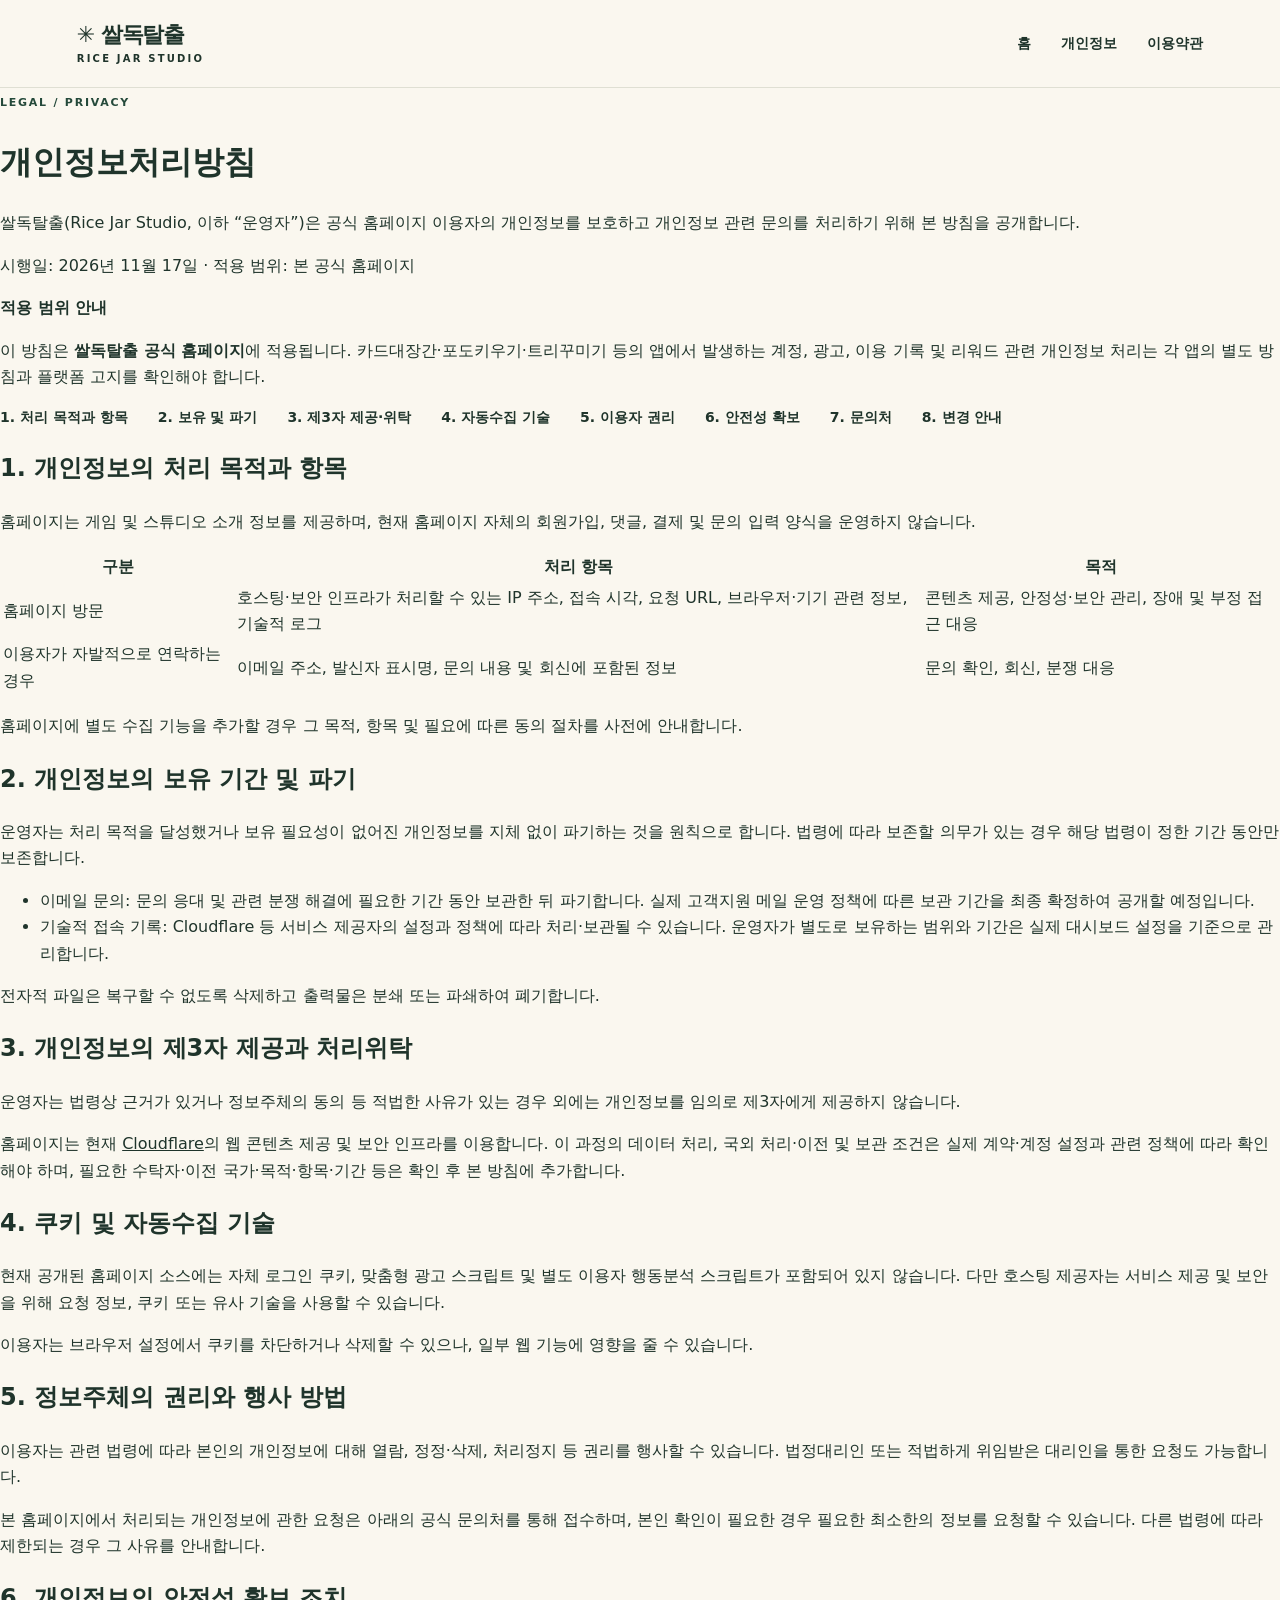
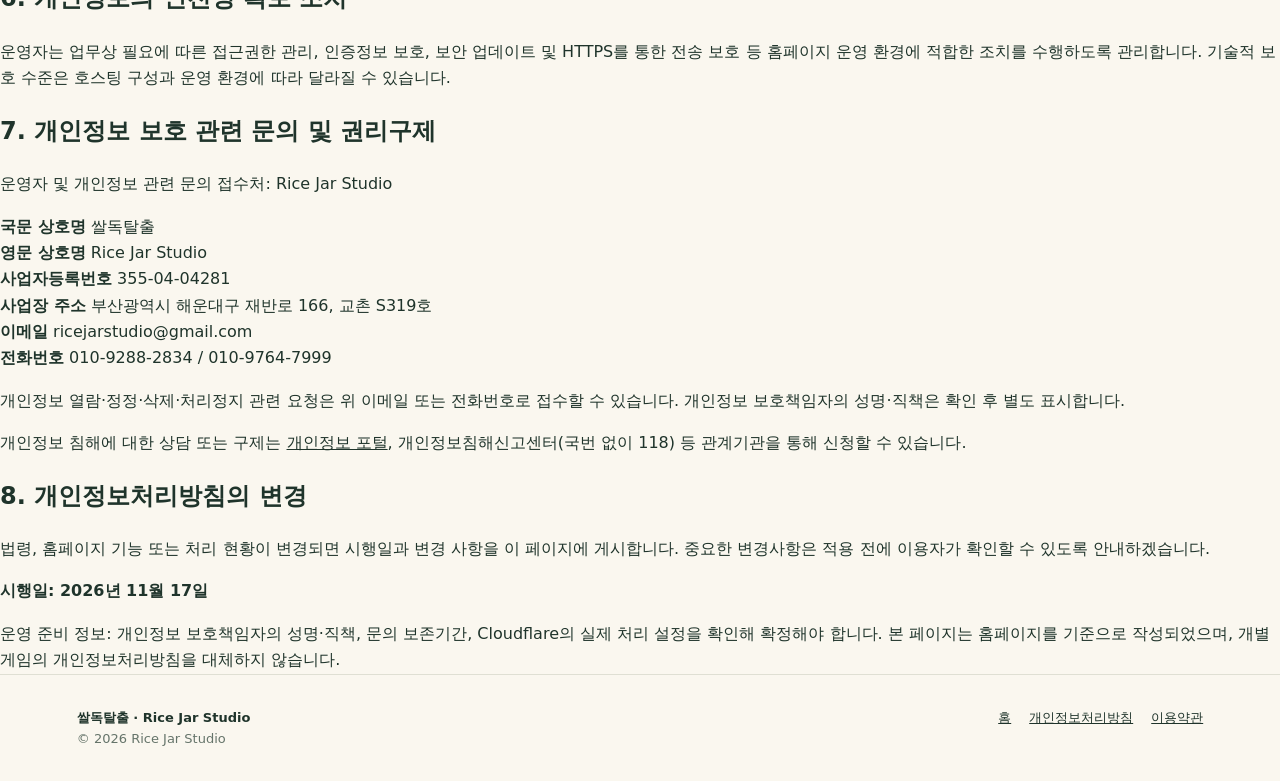
==== commit c11eb382: "Add second studio contact number to public/privacy.html" ====
--- a/public/privacy.html
+++ b/public/privacy.html
@@ -8,6 +8,6 @@
 <section id="automatic"><h2>4. 쿠키 및 자동수집 기술</h2><p>현재 공개된 홈페이지 소스에는 자체 로그인 쿠키, 맞춤형 광고 스크립트 및 별도 이용자 행동분석 스크립트가 포함되어 있지 않습니다. 다만 호스팅 제공자는 서비스 제공 및 보안을 위해 요청 정보, 쿠키 또는 유사 기술을 사용할 수 있습니다.</p><p>이용자는 브라우저 설정에서 쿠키를 차단하거나 삭제할 수 있으나, 일부 웹 기능에 영향을 줄 수 있습니다.</p></section>
 <section id="rights"><h2>5. 정보주체의 권리와 행사 방법</h2><p>이용자는 관련 법령에 따라 본인의 개인정보에 대해 열람, 정정·삭제, 처리정지 등 권리를 행사할 수 있습니다. 법정대리인 또는 적법하게 위임받은 대리인을 통한 요청도 가능합니다.</p><p>본 홈페이지에서 처리되는 개인정보에 관한 요청은 아래의 공식 문의처를 통해 접수하며, 본인 확인이 필요한 경우 필요한 최소한의 정보를 요청할 수 있습니다. 다른 법령에 따라 제한되는 경우 그 사유를 안내합니다.</p></section>
 <section id="safety"><h2>6. 개인정보의 안전성 확보 조치</h2><p>운영자는 업무상 필요에 따른 접근권한 관리, 인증정보 보호, 보안 업데이트 및 HTTPS를 통한 전송 보호 등 홈페이지 운영 환경에 적합한 조치를 수행하도록 관리합니다. 기술적 보호 수준은 호스팅 구성과 운영 환경에 따라 달라질 수 있습니다.</p></section>
-<section id="contact"><h2>7. 개인정보 보호 관련 문의 및 권리구제</h2><p>운영자 및 개인정보 관련 문의 접수처: Rice Jar Studio</p><p><strong>국문 상호명</strong> 쌀독탈출<br><strong>영문 상호명</strong> Rice Jar Studio<br><strong>사업자등록번호</strong> 355-04-04281<br><strong>사업장 주소</strong> 부산광역시 해운대구 재반로 166, 교촌 S319호<br><strong>이메일</strong> ricejarstudio@gmail.com<br><strong>전화번호</strong> 010-9288-2834</p><p>개인정보 열람·정정·삭제·처리정지 관련 요청은 위 이메일 또는 전화번호로 접수할 수 있습니다. 개인정보 보호책임자의 성명·직책은 확인 후 별도 표시합니다.</p><p>개인정보 침해에 대한 상담 또는 구제는 <a href="https://www.privacy.go.kr/" target="_blank" rel="noopener noreferrer">개인정보 포털</a>, 개인정보침해신고센터(국번 없이 118) 등 관계기관을 통해 신청할 수 있습니다.</p></section>
+<section id="contact"><h2>7. 개인정보 보호 관련 문의 및 권리구제</h2><p>운영자 및 개인정보 관련 문의 접수처: Rice Jar Studio</p><p><strong>국문 상호명</strong> 쌀독탈출<br><strong>영문 상호명</strong> Rice Jar Studio<br><strong>사업자등록번호</strong> 355-04-04281<br><strong>사업장 주소</strong> 부산광역시 해운대구 재반로 166, 교촌 S319호<br><strong>이메일</strong> ricejarstudio@gmail.com<br><strong>전화번호</strong> 010-9288-2834 / 010-9764-7999</p><p>개인정보 열람·정정·삭제·처리정지 관련 요청은 위 이메일 또는 전화번호로 접수할 수 있습니다. 개인정보 보호책임자의 성명·직책은 확인 후 별도 표시합니다.</p><p>개인정보 침해에 대한 상담 또는 구제는 <a href="https://www.privacy.go.kr/" target="_blank" rel="noopener noreferrer">개인정보 포털</a>, 개인정보침해신고센터(국번 없이 118) 등 관계기관을 통해 신청할 수 있습니다.</p></section>
 <section id="updates"><h2>8. 개인정보처리방침의 변경</h2><p>법령, 홈페이지 기능 또는 처리 현황이 변경되면 시행일과 변경 사항을 이 페이지에 게시합니다. 중요한 변경사항은 적용 전에 이용자가 확인할 수 있도록 안내하겠습니다.</p><p><strong>시행일: 2026년 11월 17일</strong></p></section>
 <div class="legal-banner">운영 준비 정보: 개인정보 보호책임자의 성명·직책, 문의 보존기간, Cloudflare의 실제 처리 설정을 확인해 확정해야 합니다. 본 페이지는 홈페이지를 기준으로 작성되었으며, 개별 게임의 개인정보처리방침을 대체하지 않습니다.</div></main><footer><div><strong>쌀독탈출 · Rice Jar Studio</strong><div class="muted">© 2026 Rice Jar Studio</div></div><div><a href="/">홈</a><a href="/privacy.html">개인정보처리방침</a><a href="/terms.html">이용약관</a></div></footer></body></html>
